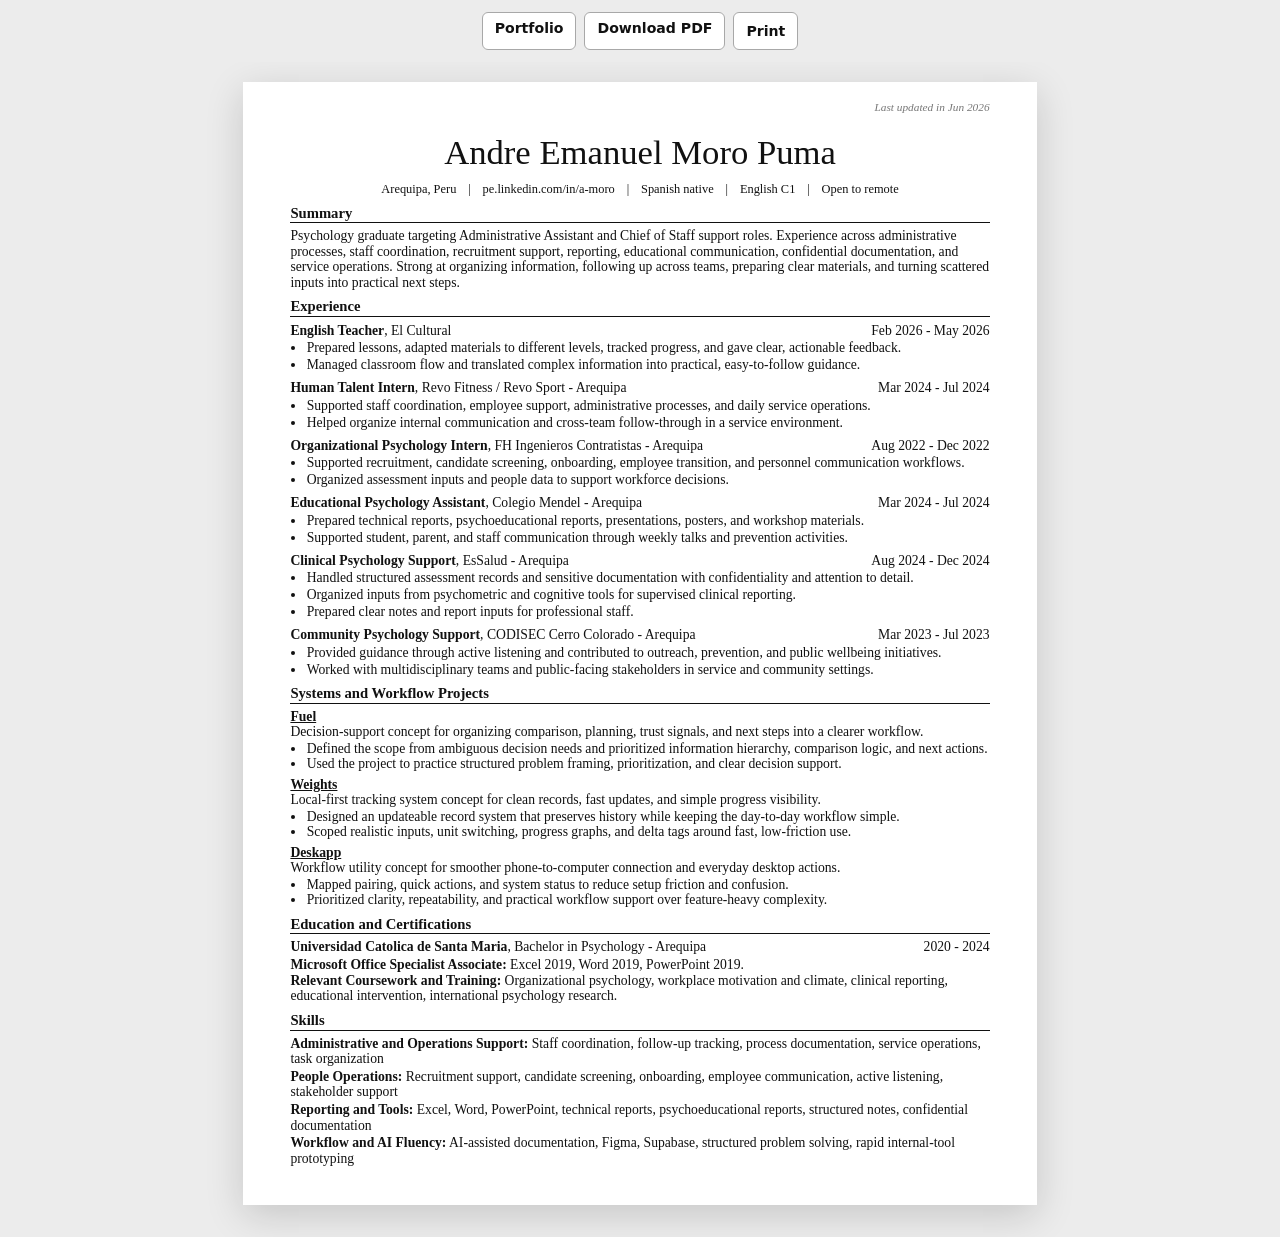
==== docs/andre-moro-cv-admin-chief-of-staff.html @ c3ebc8b9 "Add files via upload" ====
<!doctype html>
<html lang="en">
  <head>
    <meta charset="utf-8" />
    <meta name="viewport" content="width=device-width, initial-scale=1" />
    <title>Andre Moro - Administrative Assistant / Chief of Staff Resume</title>
    <link rel="stylesheet" href="resume.css" />
  </head>
  <body>
    <nav class="resume-actions" aria-label="Resume actions">
      <a href="../index.html">Portfolio</a>
      <a href="andre-moro-cv-admin-chief-of-staff.pdf">Download PDF</a>
      <button type="button" onclick="window.print()">Print</button>
    </nav>

    <main class="resume-page">
      <p class="updated">Last updated in Jun 2026</p>
      <header class="resume-header">
        <h1>Andre Emanuel Moro Puma</h1>
        <p class="contact-line">
          Arequipa, Peru <span>|</span> pe.linkedin.com/in/a-moro <span>|</span> Spanish native <span>|</span> English C1 <span>|</span> Open to remote
        </p>
      </header>

      <section class="resume-section">
        <h2>Summary</h2>
        <p>
          Psychology graduate targeting Administrative Assistant and Chief of Staff support roles. Experience across administrative processes, staff coordination, recruitment support, reporting, educational communication, confidential documentation, and service operations. Strong at organizing information, following up across teams, preparing clear materials, and turning scattered inputs into practical next steps.
        </p>
      </section>

      <section class="resume-section">
        <h2>Experience</h2>

        <article class="resume-entry compact-entry">
          <div class="entry-heading">
            <p><strong>English Teacher</strong>, El Cultural</p>
            <time>Feb 2026 - May 2026</time>
          </div>
          <ul>
            <li>Prepared lessons, adapted materials to different levels, tracked progress, and gave clear, actionable feedback.</li>
            <li>Managed classroom flow and translated complex information into practical, easy-to-follow guidance.</li>
          </ul>
        </article>

        <article class="resume-entry">
          <div class="entry-heading">
            <p><strong>Human Talent Intern</strong>, Revo Fitness / Revo Sport - Arequipa</p>
            <time>Mar 2024 - Jul 2024</time>
          </div>
          <ul>
            <li>Supported staff coordination, employee support, administrative processes, and daily service operations.</li>
            <li>Helped organize internal communication and cross-team follow-through in a service environment.</li>
          </ul>
        </article>

        <article class="resume-entry">
          <div class="entry-heading">
            <p><strong>Organizational Psychology Intern</strong>, FH Ingenieros Contratistas - Arequipa</p>
            <time>Aug 2022 - Dec 2022</time>
          </div>
          <ul>
            <li>Supported recruitment, candidate screening, onboarding, employee transition, and personnel communication workflows.</li>
            <li>Organized assessment inputs and people data to support workforce decisions.</li>
          </ul>
        </article>

        <article class="resume-entry">
          <div class="entry-heading">
            <p><strong>Educational Psychology Assistant</strong>, Colegio Mendel - Arequipa</p>
            <time>Mar 2024 - Jul 2024</time>
          </div>
          <ul>
            <li>Prepared technical reports, psychoeducational reports, presentations, posters, and workshop materials.</li>
            <li>Supported student, parent, and staff communication through weekly talks and prevention activities.</li>
          </ul>
        </article>

        <article class="resume-entry">
          <div class="entry-heading">
            <p><strong>Clinical Psychology Support</strong>, EsSalud - Arequipa</p>
            <time>Aug 2024 - Dec 2024</time>
          </div>
          <ul>
            <li>Handled structured assessment records and sensitive documentation with confidentiality and attention to detail.</li>
            <li>Organized inputs from psychometric and cognitive tools for supervised clinical reporting.</li>
            <li>Prepared clear notes and report inputs for professional staff.</li>
          </ul>
        </article>

        <article class="resume-entry">
          <div class="entry-heading">
            <p><strong>Community Psychology Support</strong>, CODISEC Cerro Colorado - Arequipa</p>
            <time>Mar 2023 - Jul 2023</time>
          </div>
          <ul>
            <li>Provided guidance through active listening and contributed to outreach, prevention, and public wellbeing initiatives.</li>
            <li>Worked with multidisciplinary teams and public-facing stakeholders in service and community settings.</li>
          </ul>
        </article>

      </section>

      <section class="resume-section projects-section">
        <h2>Systems and Workflow Projects</h2>
        <article class="project-entry">
          <h3>Fuel</h3>
          <p>Decision-support concept for organizing comparison, planning, trust signals, and next steps into a clearer workflow.</p>
          <ul>
            <li>Defined the scope from ambiguous decision needs and prioritized information hierarchy, comparison logic, and next actions.</li>
            <li>Used the project to practice structured problem framing, prioritization, and clear decision support.</li>
          </ul>
        </article>
        <article class="project-entry">
          <h3>Weights</h3>
          <p>Local-first tracking system concept for clean records, fast updates, and simple progress visibility.</p>
          <ul>
            <li>Designed an updateable record system that preserves history while keeping the day-to-day workflow simple.</li>
            <li>Scoped realistic inputs, unit switching, progress graphs, and delta tags around fast, low-friction use.</li>
          </ul>
        </article>
        <article class="project-entry">
          <h3>Deskapp</h3>
          <p>Workflow utility concept for smoother phone-to-computer connection and everyday desktop actions.</p>
          <ul>
            <li>Mapped pairing, quick actions, and system status to reduce setup friction and confusion.</li>
            <li>Prioritized clarity, repeatability, and practical workflow support over feature-heavy complexity.</li>
          </ul>
        </article>
      </section>

      <section class="resume-section">
        <h2>Education and Certifications</h2>
        <div class="entry-heading education-line">
          <p><strong>Universidad Catolica de Santa Maria</strong>, Bachelor in Psychology - Arequipa</p>
          <time>2020 - 2024</time>
        </div>
        <p><strong>Microsoft Office Specialist Associate:</strong> Excel 2019, Word 2019, PowerPoint 2019.</p>
        <p><strong>Relevant Coursework and Training:</strong> Organizational psychology, workplace motivation and climate, clinical reporting, educational intervention, international psychology research.</p>
      </section>

      <section class="resume-section skills-section">
        <h2>Skills</h2>
        <p><strong>Administrative and Operations Support:</strong> Staff coordination, follow-up tracking, process documentation, service operations, task organization</p>
        <p><strong>People Operations:</strong> Recruitment support, candidate screening, onboarding, employee communication, active listening, stakeholder support</p>
        <p><strong>Reporting and Tools:</strong> Excel, Word, PowerPoint, technical reports, psychoeducational reports, structured notes, confidential documentation</p>
        <p><strong>Workflow and AI Fluency:</strong> AI-assisted documentation, Figma, Supabase, structured problem solving, rapid internal-tool prototyping</p>
      </section>
    </main>
  </body>
</html>
---- docs/resume.css ----
:root {
  color-scheme: light;
  --ink: #111111;
  --muted: #777777;
  --paper: #ffffff;
  --canvas: #ececec;
  --line: #111111;
}

* {
  box-sizing: border-box;
}

html {
  background: var(--canvas);
}

body {
  margin: 0;
  color: var(--ink);
  background: var(--canvas);
  font-family: "Times New Roman", Times, serif;
  font-size: 10.25pt;
  line-height: 1.14;
  letter-spacing: 0;
  overflow-x: hidden;
}

a {
  color: inherit;
}

.resume-actions {
  position: sticky;
  top: 0;
  z-index: 5;
  display: flex;
  justify-content: center;
  gap: 0.5rem;
  padding: 0.75rem;
  background: rgba(236, 236, 236, 0.94);
  backdrop-filter: blur(10px);
}

.resume-actions a,
.resume-actions button {
  min-height: 38px;
  padding: 0.5rem 0.75rem;
  border: 1px solid #a8a8a8;
  border-radius: 6px;
  background: #ffffff;
  color: #111111;
  cursor: pointer;
  font: 600 0.88rem/1 system-ui, sans-serif;
  text-decoration: none;
}

.resume-page {
  position: relative;
  width: 210mm;
  min-height: 297mm;
  margin: 1.25rem auto 2rem;
  padding: 10mm 12.5mm 9mm;
  background: var(--paper);
  box-shadow: 0 10px 36px rgba(0, 0, 0, 0.16);
}

.updated {
  position: absolute;
  top: 5mm;
  right: 12.5mm;
  margin: 0;
  color: var(--muted);
  font-size: 8.5pt;
  font-style: italic;
}

.resume-header {
  padding-top: 4mm;
  text-align: center;
}

.resume-header h1 {
  margin: 0;
  font-size: 26pt;
  font-weight: 400;
  line-height: 1;
}

.contact-line {
  margin: 3.4mm 0 0;
  font-size: 9.3pt;
  white-space: nowrap;
}

.contact-line span {
  display: inline-block;
  margin: 0 0.55rem;
}

.resume-section {
  margin-top: 2.4mm;
}

.resume-section h2 {
  margin: 0 0 1.3mm;
  padding-bottom: 0.5mm;
  border-bottom: 1px solid var(--line);
  font-size: 11pt;
  line-height: 1;
}

.resume-section p {
  margin: 0;
}

.resume-entry {
  margin-top: 1.9mm;
  break-inside: avoid;
  page-break-inside: avoid;
}

.compact-entry {
  margin-top: 1.5mm;
}

.entry-heading {
  display: flex;
  justify-content: space-between;
  gap: 5mm;
  align-items: baseline;
}

.entry-heading p {
  min-width: 0;
}

.entry-heading time {
  flex: 0 0 auto;
  white-space: nowrap;
}

ul {
  margin: 0.6mm 0 0;
  padding-left: 4mm;
}

li {
  padding-left: 0.3mm;
}

li + li {
  margin-top: 0.35mm;
}

.project-entry {
  margin-top: 1.35mm;
  break-inside: avoid;
}

.project-entry h3 {
  margin: 0 0 0.25mm;
  font-size: 10.25pt;
  text-decoration: underline;
}

.projects-section .project-entry p,
.projects-section .project-entry li {
  line-height: 1.08;
}

.projects-section .project-entry ul {
  margin-top: 0.35mm;
}

.projects-section .project-entry li + li {
  margin-top: 0.2mm;
}

.education-line {
  margin-bottom: 0.65mm;
}

.skills-section p + p {
  margin-top: 0.55mm;
}

@media (max-width: 850px) {
  body {
    font-size: 0.95rem;
  }

  .resume-page {
    width: 100vw;
    max-width: 100vw;
    min-height: 0;
    margin: 0;
    padding: 3.25rem 24px 1.5rem;
    overflow: hidden;
  }

  .updated {
    top: 1rem;
    right: 1rem;
  }

  .resume-header h1 {
    max-width: calc(100vw - 48px);
    font-size: 1.75rem;
    line-height: 1.08;
  }

  .contact-line {
    max-width: calc(100vw - 48px);
    white-space: normal;
    line-height: 1.45;
  }

  .resume-section,
  .resume-section p,
  .resume-section li,
  .entry-heading,
  .entry-heading p {
    width: 100%;
    max-width: 100%;
    overflow-wrap: anywhere;
  }

  .entry-heading {
    align-items: flex-start;
    flex-direction: column;
    gap: 0.15rem;
  }
}

@page {
  size: A4;
  margin: 0;
}

@media print {
  html,
  body {
    background: #ffffff;
  }

  body {
    font-size: 10.25pt;
  }

  .resume-actions {
    display: none;
  }

  .resume-page {
    width: 210mm;
    max-width: none;
    min-height: 297mm;
    margin: 0;
    padding: 10mm 12.5mm 9mm;
    box-shadow: none;
    overflow: visible;
  }

  .resume-header h1 {
    font-size: 26pt;
  }

  .contact-line {
    white-space: nowrap;
    line-height: 1.14;
  }

  .entry-heading {
    align-items: baseline;
    flex-direction: row;
    gap: 5mm;
  }

  .entry-heading time {
    margin-left: auto;
  }
}
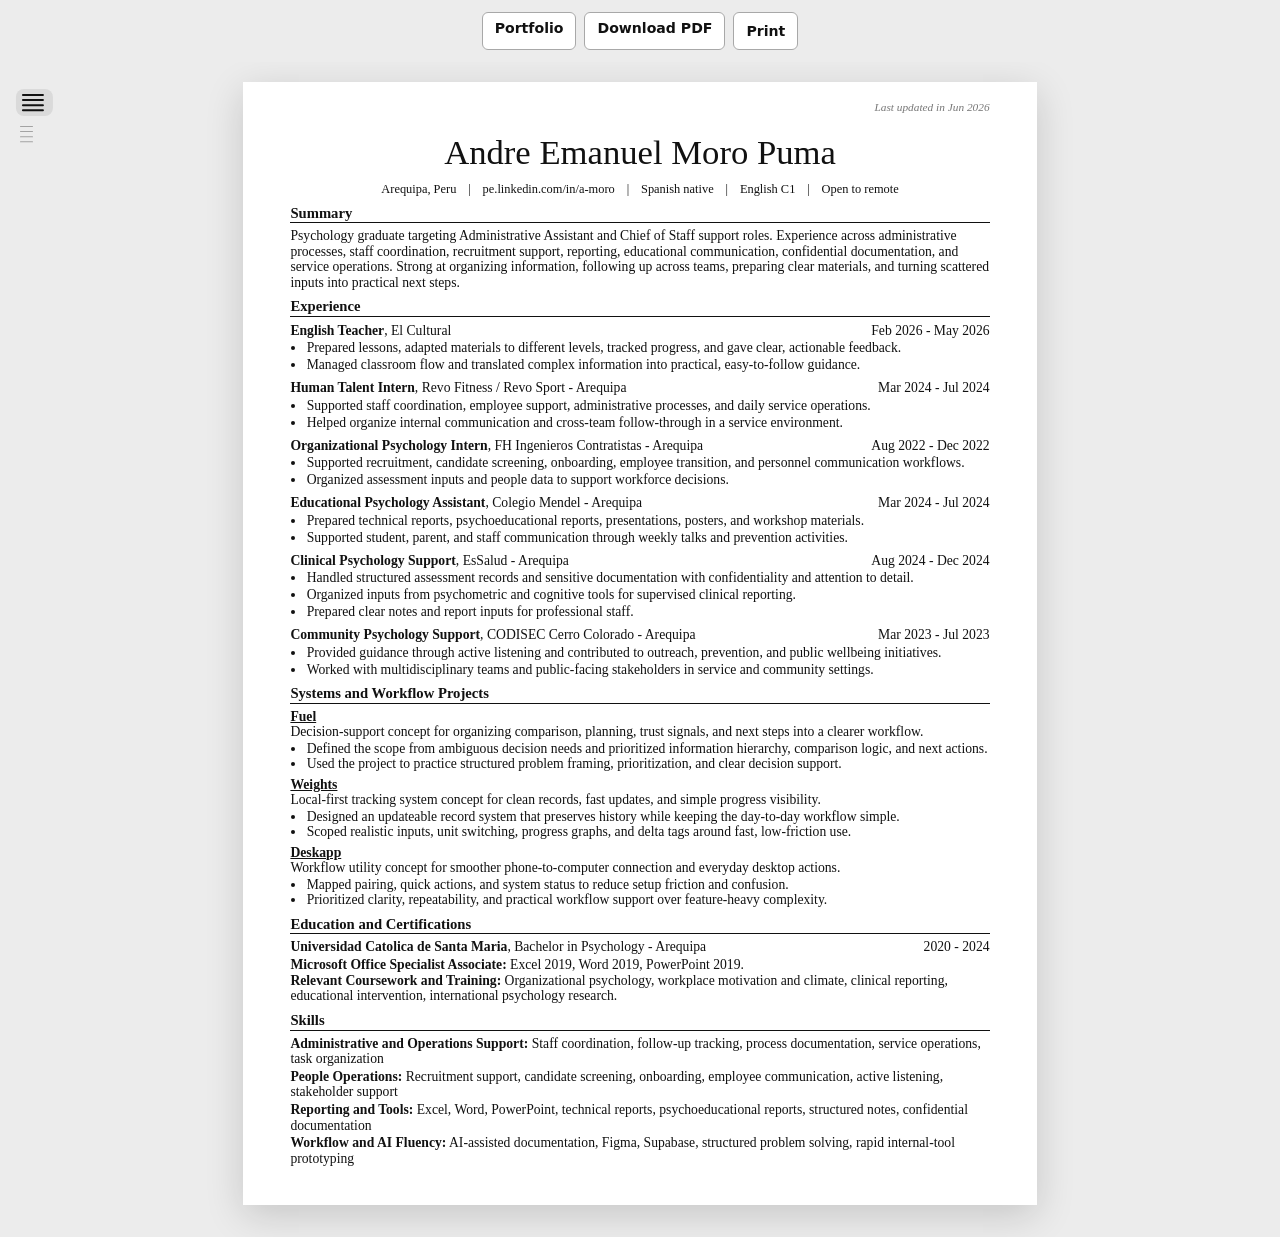
==== commit 9e8134ab: "Add files via upload" ====
--- a/docs/andre-moro-cv-admin-chief-of-staff.html
+++ b/docs/andre-moro-cv-admin-chief-of-staff.html
@@ -12,6 +12,38 @@
       <a href="andre-moro-cv-admin-chief-of-staff.pdf">Download PDF</a>
       <button type="button" onclick="window.print()">Print</button>
     </nav>
+
+    <aside class="cv-switcher" aria-label="CV versions">
+      <p>CV versions</p>
+      <a class="cv-option is-active" href="andre-moro-cv-admin-chief-of-staff.html" aria-current="page">
+        <span class="cv-rail-mark" aria-hidden="true"></span>
+        <span class="cv-short-label">Master</span>
+        <span class="cv-popover">
+          <strong>Administrative Assistant / Chief of Staff Track</strong>
+          <span>Master resume for admin assistant, operations support, executive support, and Chief of Staff-track applications.</span>
+          <span class="cv-files">
+            <span class="file-pill">PDF</span>
+            <span>andre-moro-cv-admin...</span>
+            <span class="file-pill">HTML</span>
+            <span>web resume</span>
+          </span>
+        </span>
+      </a>
+      <a class="cv-option" href="andre-moro-cv-people-org-psychology.html">
+        <span class="cv-rail-mark" aria-hidden="true"></span>
+        <span class="cv-short-label">People</span>
+        <span class="cv-popover">
+          <strong>People Operations / Administrative Support</strong>
+          <span>Alternate resume for HR assistant, people operations, staff coordination, and reporting-heavy admin roles.</span>
+          <span class="cv-files">
+            <span class="file-pill">PDF</span>
+            <span>andre-moro-cv-people...</span>
+            <span class="file-pill">HTML</span>
+            <span>web resume</span>
+          </span>
+        </span>
+      </a>
+    </aside>
 
     <main class="resume-page">
       <p class="updated">Last updated in Jun 2026</p>
--- a/docs/resume.css
+++ b/docs/resume.css
@@ -55,6 +55,168 @@
   text-decoration: none;
 }
 
+.cv-switcher {
+  position: fixed;
+  top: 5.2rem;
+  left: 0.85rem;
+  z-index: 10;
+  width: 2.8rem;
+  padding: 0.35rem 0;
+  font-family: system-ui, sans-serif;
+}
+
+.cv-switcher p {
+  position: absolute;
+  width: 1px;
+  height: 1px;
+  margin: -1px;
+  overflow: hidden;
+  clip: rect(0 0 0 0);
+}
+
+.cv-option {
+  position: relative;
+  display: flex;
+  align-items: center;
+  width: 2.35rem;
+  min-height: 1.7rem;
+  padding: 0.18rem 0.22rem;
+  border-radius: 8px;
+  color: #777777;
+  text-decoration: none;
+  outline: none;
+  transition:
+    background 160ms ease,
+    color 160ms ease,
+    transform 160ms ease;
+}
+
+.cv-option + .cv-option {
+  margin-top: 0.25rem;
+}
+
+.cv-option:hover,
+.cv-option:focus-visible,
+.cv-option.is-active {
+  background: rgba(17, 17, 17, 0.08);
+  color: #111111;
+  transform: translateX(0.12rem);
+}
+
+.cv-rail-mark {
+  position: relative;
+  display: block;
+  flex: 0 0 1.65rem;
+  height: 1.35rem;
+}
+
+.cv-rail-mark::before {
+  content: "";
+  position: absolute;
+  left: 0.18rem;
+  top: 0.16rem;
+  width: 0.82rem;
+  height: 0.12rem;
+  border-radius: 999px;
+  background: currentColor;
+  box-shadow:
+    0 0.32rem 0 currentColor,
+    0 0.64rem 0 currentColor,
+    0 0.96rem 0 currentColor;
+  opacity: 0.62;
+  transition:
+    opacity 160ms ease,
+    width 160ms ease;
+}
+
+.cv-option:hover .cv-rail-mark::before,
+.cv-option:focus-visible .cv-rail-mark::before,
+.cv-option.is-active .cv-rail-mark::before {
+  width: 1.35rem;
+  opacity: 1;
+}
+
+.cv-short-label {
+  position: absolute;
+  left: 2.45rem;
+  color: #4b4b4b;
+  font-size: 0.74rem;
+  font-weight: 700;
+  opacity: 0;
+  pointer-events: none;
+  transform: translateX(-0.25rem);
+  transition:
+    opacity 160ms ease,
+    transform 160ms ease;
+  white-space: nowrap;
+}
+
+.cv-popover {
+  position: absolute;
+  left: 3rem;
+  top: 50%;
+  width: 24rem;
+  max-width: min(24rem, calc(100vw - 5rem));
+  padding: 1rem;
+  border: 1px solid rgba(255, 255, 255, 0.08);
+  border-radius: 14px;
+  background: #2c2c2f;
+  color: #efeff1;
+  box-shadow: 0 18px 42px rgba(0, 0, 0, 0.28);
+  opacity: 0;
+  pointer-events: none;
+  transform: translate(0, -50%) scale(0.97);
+  transform-origin: left center;
+  transition:
+    opacity 160ms ease,
+    transform 160ms ease;
+}
+
+.cv-option:hover .cv-popover,
+.cv-option:focus-visible .cv-popover {
+  opacity: 1;
+  transform: translate(0.45rem, -50%) scale(1);
+}
+
+.cv-popover strong {
+  display: block;
+  color: #ffffff;
+  font-size: 0.95rem;
+  line-height: 1.25;
+}
+
+.cv-popover > span:not(.cv-files) {
+  display: block;
+  margin-top: 0.45rem;
+  color: #c7c7cc;
+  font-size: 0.86rem;
+  line-height: 1.35;
+}
+
+.cv-files {
+  display: flex;
+  flex-wrap: wrap;
+  align-items: center;
+  gap: 0.45rem 0.55rem;
+  margin-top: 0.8rem;
+  color: #c7c7cc;
+  font-size: 0.82rem;
+}
+
+.file-pill {
+  display: inline-flex;
+  align-items: center;
+  justify-content: center;
+  width: 1.55rem;
+  height: 1.55rem;
+  border-radius: 6px;
+  background: #ef5a59;
+  color: #ffffff;
+  font-size: 0.54rem;
+  font-weight: 800;
+  letter-spacing: 0.01em;
+}
+
 .resume-page {
   position: relative;
   width: 210mm;
@@ -190,6 +352,98 @@
     font-size: 0.95rem;
   }
 
+  .cv-switcher {
+    position: static;
+    display: grid;
+    grid-template-columns: repeat(2, minmax(0, 1fr));
+    gap: 0.45rem;
+    width: calc(100vw - 32px);
+    margin: 0.75rem auto;
+    padding: 0.7rem;
+    border: 1px solid #c8c8c8;
+    border-radius: 8px;
+    background: rgba(255, 255, 255, 0.96);
+    box-shadow: 0 10px 28px rgba(0, 0, 0, 0.12);
+  }
+
+  .cv-switcher p {
+    position: static;
+    grid-column: 1 / -1;
+    width: auto;
+    height: auto;
+    margin: 0;
+    overflow: visible;
+    clip: auto;
+    color: #6f6f6f;
+    font-size: 0.72rem;
+    font-weight: 700;
+    letter-spacing: 0.04em;
+    text-transform: uppercase;
+  }
+
+  .cv-option {
+    display: block;
+    width: auto;
+    min-height: 0;
+    padding: 0.68rem 0.72rem;
+    border: 1px solid #d0d0d0;
+    border-radius: 6px;
+    background: #ffffff;
+    color: #111111;
+    transform: none;
+  }
+
+  .cv-option + .cv-option {
+    margin-top: 0;
+  }
+
+  .cv-option:hover,
+  .cv-option:focus-visible,
+  .cv-option.is-active {
+    border-color: #111111;
+    background: #f3f3f3;
+    transform: none;
+  }
+
+  .cv-rail-mark {
+    display: none;
+  }
+
+  .cv-short-label {
+    position: static;
+    display: block;
+    margin-bottom: 0.18rem;
+    color: #777777;
+    font-size: 0.72rem;
+    font-weight: 700;
+    opacity: 1;
+    transform: none;
+  }
+
+  .cv-popover {
+    position: static;
+    width: auto;
+    max-width: none;
+    padding: 0;
+    border: 0;
+    background: transparent;
+    color: #111111;
+    box-shadow: none;
+    opacity: 1;
+    transform: none;
+  }
+
+  .cv-popover strong {
+    color: #111111;
+    font-size: 0.84rem;
+    line-height: 1.2;
+  }
+
+  .cv-popover > span:not(.cv-files),
+  .cv-files {
+    display: none;
+  }
+
   .resume-page {
     width: 100vw;
     max-width: 100vw;
@@ -233,6 +487,12 @@
   }
 }
 
+@media (max-width: 520px) {
+  .cv-switcher {
+    grid-template-columns: 1fr;
+  }
+}
+
 @page {
   size: A4;
   margin: 0;
@@ -249,6 +509,10 @@
   }
 
   .resume-actions {
+    display: none;
+  }
+
+  .cv-switcher {
     display: none;
   }
 
